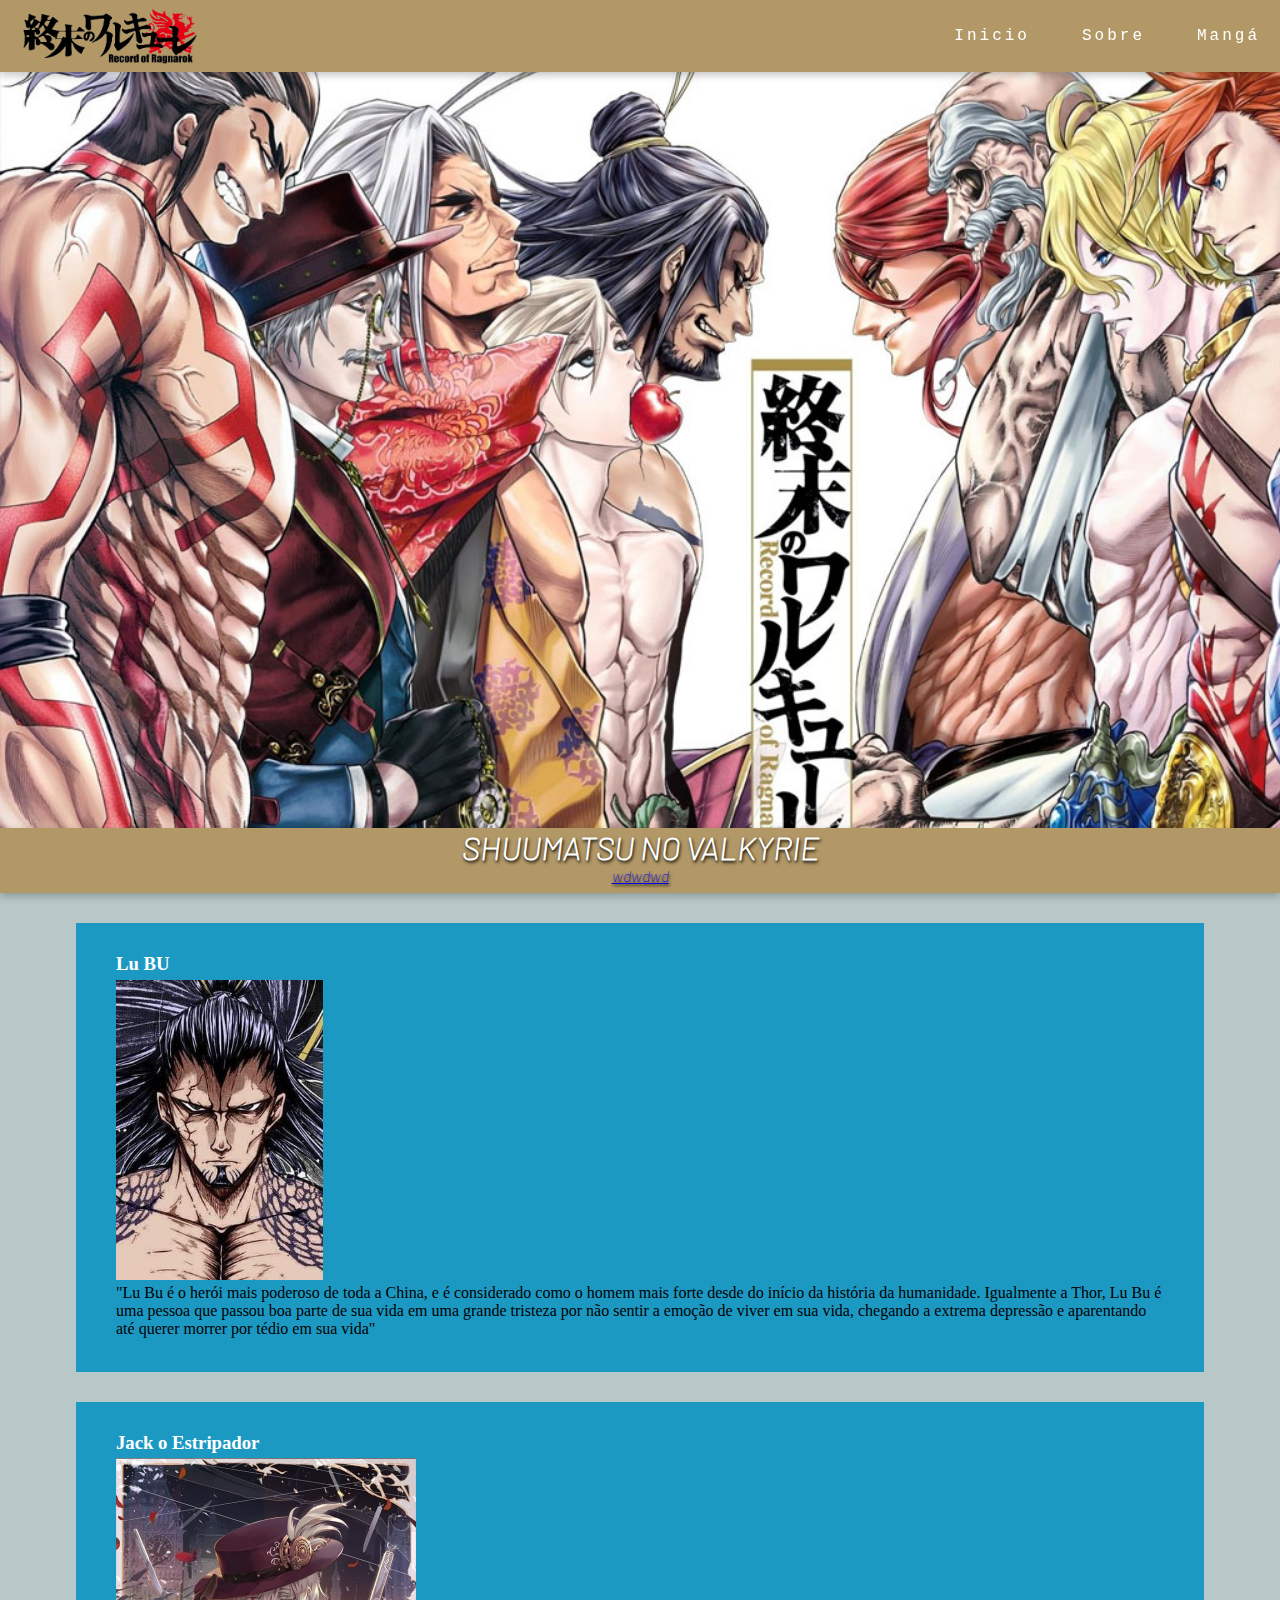
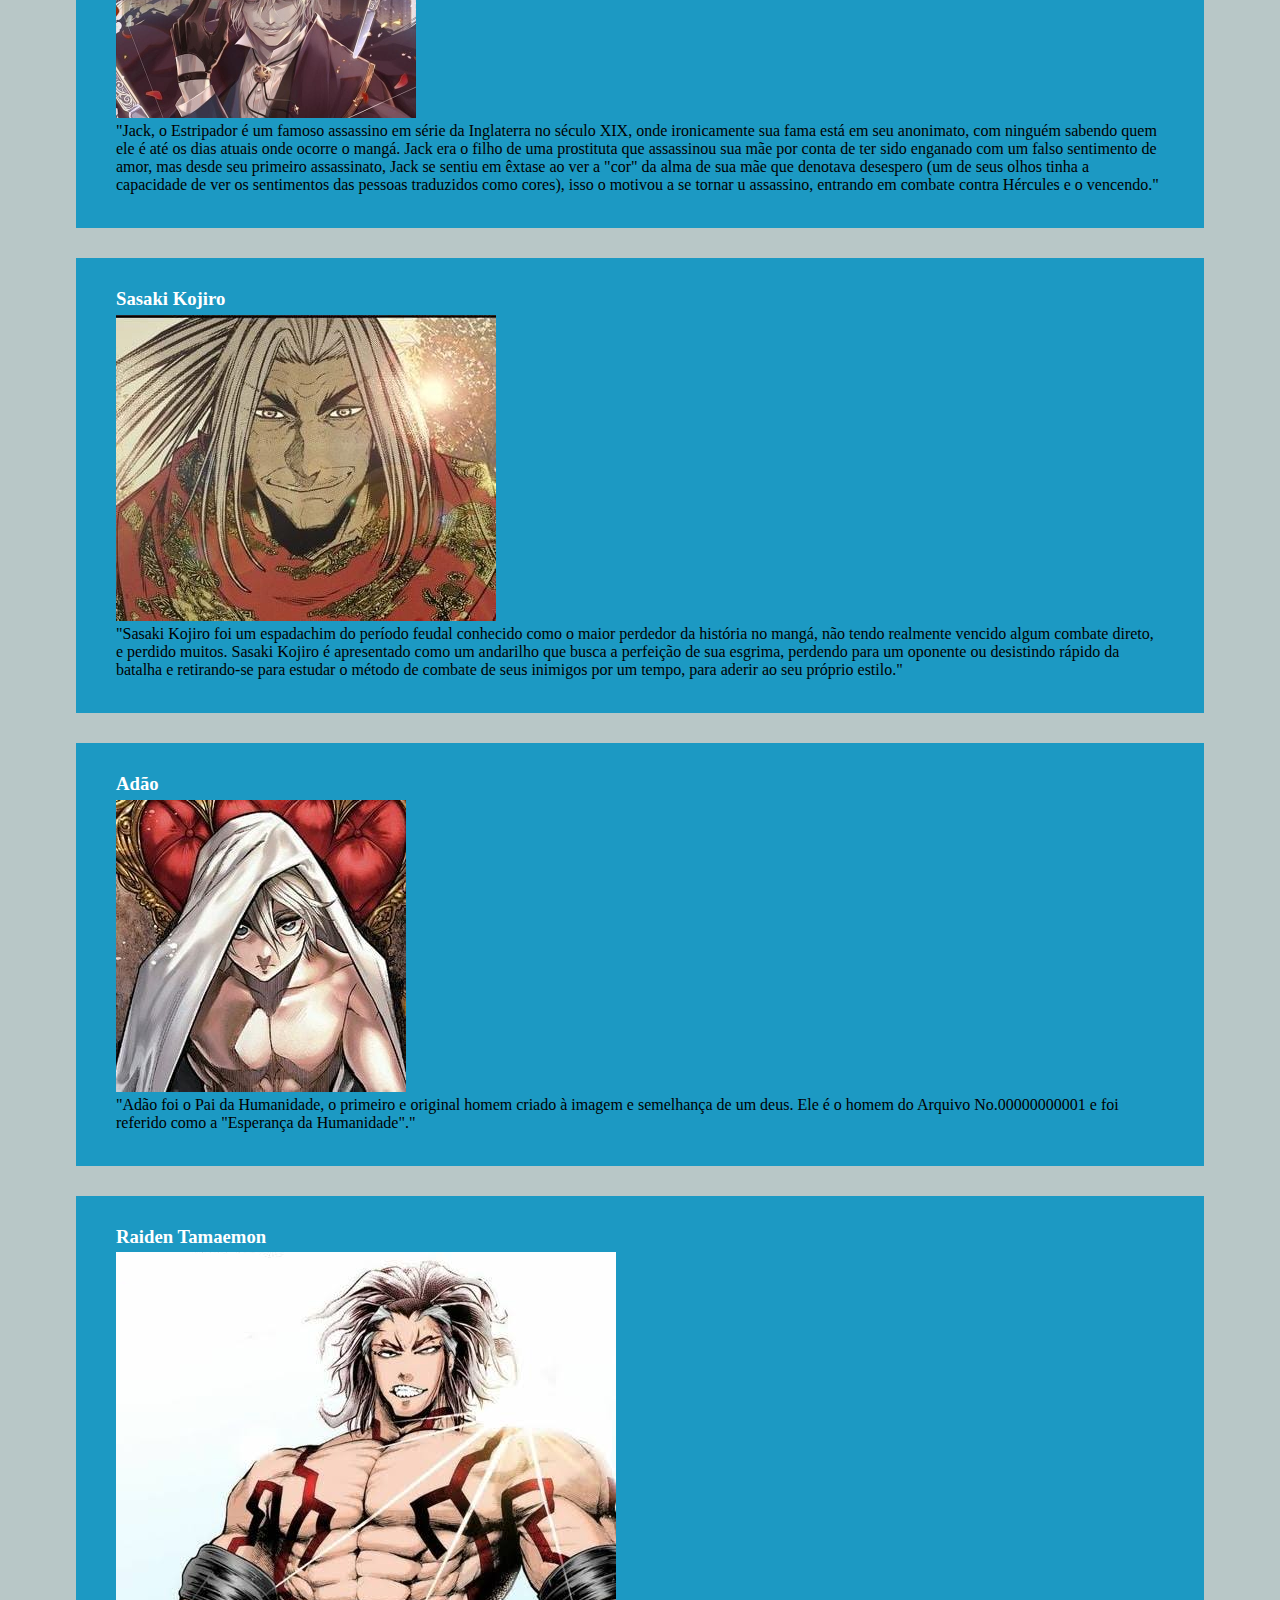
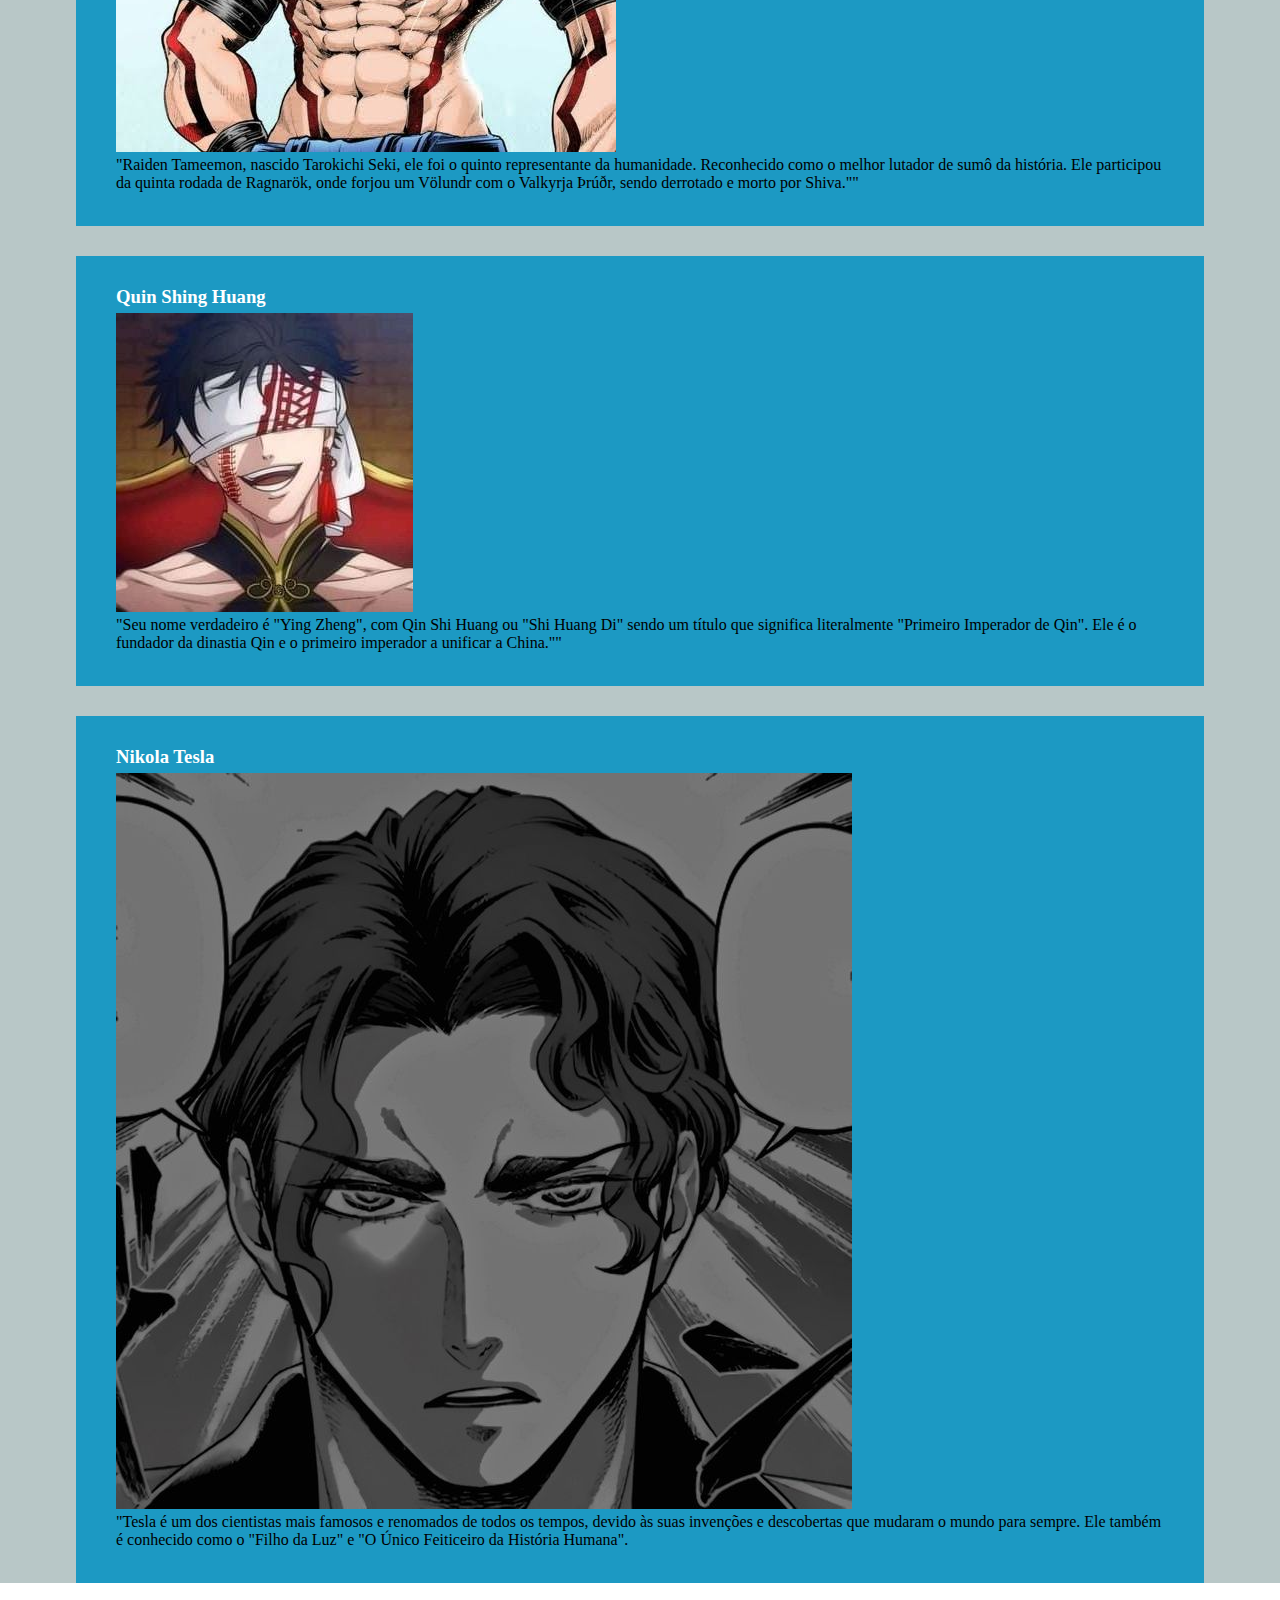
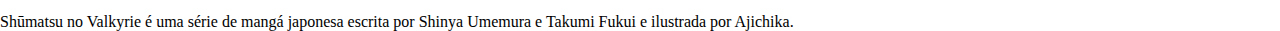
==== index.html @ c1aa94bb "first commit" ====
<!DOCTYPE html>
<html lang="pt-br">
<head>
    <meta charset="UTF-8">
    <meta http-equiv="X-UA-Compatible" content="IE=edge">
    <meta name="viewport" content="width=device-width, initial-scale=1.0">
    <link rel="shortcut icon" href="imagens/favicon-32x32.png" type="image/x-icon">
    <link rel="stylesheet" href="CSS/pag1.css">
    <link rel="stylesheet" href="CSS/mobile.css">
    <link rel="stylesheet" href="CSS/removedor.css">
    <title>Shuumatsu no Valkyrie</title>
</head>
<body>
    <header class="cabecalho">
        <nav >
            <img class="imagem-principal" src="imagens/logo.png" alt="">
            <div class="mobile-menu">
                <div class="line1"></div>
                <div class="line2"></div>
                <div class="line3"></div>
            </div>
                
            <ul class="nav-list">
                <li> <a href="/">Inicio</a> </li>
                <li> <a href="/">Sobre</a> </li>
                <li> <a href="/">Mangá</a> </li>
            </ul>
        </nav>
    </header>
    
<main>
       
        <div>
            <section class="banner-fundo"></section>
        </div>
        <div id="titulo">
            <h1>SHUUMATSU NO VALKYRIE</h1>
            <a href="/">wdwdwd</a>
        </div>
        <div class="seletor"></div>
        <section class="principal">
            <div class="container">
                <div class="personagem">
                    <article class="container-cartao">
                        <div class="imagem">
                            <h3>Lu BU</h3>
                            <div class="imagem-personagem"><img src="imagens/lu-bu-logo.jpg" alt=""></div>
                            <div class="nome">
                                <div class="paragrafo-cartao">
                                    "Lu Bu é o herói mais poderoso de toda a China, e é considerado como o homem mais forte desde do início da história da humanidade. Igualmente a Thor, Lu Bu é uma pessoa que passou boa parte de sua vida em uma grande tristeza por não sentir a emoção de viver em sua vida, chegando a extrema depressão e aparentando até querer morrer por tédio em sua vida"
                                </div>
                            </div>
                        </div>
                    </article>
                </div>
                <div class="personagem">
                    <article class="container-cartao">
                        <div class="imagem">
                            <h3>Jack o Estripador</h3>
                            <div class="imagem-personagem"><img src="imagens/jack-logo.jpg" alt=""></div>
                            <div class="nome">
                                <div class="paragrafo-cartao">
                                    "Jack, o Estripador é um famoso assassino em série da Inglaterra no século XIX, onde ironicamente sua fama está em seu anonimato, com ninguém sabendo quem ele é até os dias atuais onde ocorre o mangá. Jack era o filho de uma prostituta que assassinou sua mãe por conta de ter sido enganado com um falso sentimento de amor, mas desde seu primeiro assassinato, Jack se sentiu em êxtase ao ver a "cor" da alma de sua mãe que denotava desespero (um de seus olhos tinha a capacidade de ver os sentimentos das pessoas traduzidos como cores), isso o motivou a se tornar u assassino, entrando em combate contra Hércules e o vencendo."
                                </div>
                            </div>
                        </div>
                    </article>
                </div>
                <div class="personagem">
                    <article class="container-cartao">
                        <div class="imagem">
                            <h3>Sasaki Kojiro</h3>
                            <img src="imagens/sasaki-logo.jpg" alt="">
                            <div class="nome">
                                <div class="paragrafo-cartao">
                                    "Sasaki Kojiro foi um espadachim do período feudal conhecido como o maior perdedor da história no mangá, não tendo realmente vencido algum combate direto, e perdido muitos. Sasaki Kojiro é apresentado como um andarilho que busca a perfeição de sua esgrima, perdendo para um oponente ou desistindo rápido da batalha e retirando-se para estudar o método de combate de seus inimigos por um tempo, para aderir ao seu próprio estilo."
                                </div>
                            </div>
                        </div>
                    </article>
                </div>
                <div class="personagem">
                    <article class="container-cartao">
                        <div class="imagem">
                            <h3>Adão</h3>
                            <img src="imagens/adão-logo.jpg" alt="">
                            <div class="nome">
                                <div class="paragrafo-cartao">
                                    "Adão foi o Pai da Humanidade, o primeiro e original homem criado à imagem e semelhança de um deus. Ele é o homem do Arquivo No.00000000001 e foi referido como a "Esperança da Humanidade"."
                                </div>
                            </div>
                        </div>
                    </article>
                </div>
                <div class="personagem">
                    <article class="container-cartao">
                        <div class="imagem">
                            <h3>Raiden Tamaemon</h3>
                            <img src="imagens/rainden-logo.png" alt="">
                            <div class="nome">
                                <div>
                                    "Raiden Tameemon, nascido Tarokichi Seki, ele foi o quinto representante da humanidade. Reconhecido como o melhor lutador de sumô da história. Ele participou da quinta rodada de Ragnarök, onde forjou um Völundr com o Valkyrja Þrúðr, sendo derrotado e morto por Shiva.""
                                </div>
                            </div>
                        </div>
                    </article>
                </div>
                <div class="personagem">
                    <article class="container-cartao">
                        <div class="imagem">
                            <h3>Quin Shing Huang</h3>
                            <img src="imagens/quin-logo.jpg" alt="">
                            <div class="nome">
                                <div>
                                    "Seu nome verdadeiro é "Ying Zheng", com Qin Shi Huang ou "Shi Huang Di" sendo um título que significa literalmente "Primeiro Imperador de Qin". Ele é o fundador da dinastia Qin e o primeiro imperador a unificar a China.""
                                </div>
                            </div>
                        </div>
                    </article>
                </div>
                <div class="personagem">
                    <article class="container-cartao">
                        <div class="imagem">
                            <h3>Nikola Tesla</h3>
                            <img src="imagens/tesla-logo.jpg" alt="">
                            <div class="nome">
                                <div>
                                    "Tesla é um dos cientistas mais famosos e renomados de todos os tempos, devido às suas invenções e descobertas que mudaram
                                    o   mundo para sempre. Ele também é conhecido como o "Filho da Luz" e "O Único Feiticeiro da História Humana".
                                </div>
                            </div>
                        </div>
                    </article>
                </div>
            </div>
        </section>
    </main>
    <footer>
        <p>Shūmatsu no Valkyrie é uma série de mangá japonesa escrita por Shinya Umemura e Takumi Fukui e ilustrada por Ajichika. </p>
    </footer>

    <script src="mobile.navbar.js"></script>
</body>
</html>
---- CSS/pag1.css ----
@font-face {
    font-family: FonteFina;
    src: url(../Fonte/Barlow-ThinItalic.ttf);
}

header{
    position: fixed;
    height: 100%;
    width: 100%;
}

main{
    background-color: rgb(184, 199, 199);
}

.banner-fundo{
    background-image: url(../imagens/imagem-fundo.jpg);
    background-repeat: no-repeat;
    background-size: cover;
    height: 92vh;
    background-attachment: fixed;
}

#titulo{
    margin: 0;
    padding: 0;
    padding-bottom: 8px;
    background-color:  #b29867;
    color: #fff;
    text-align: center;
    font-family: FonteFina ; 
    text-shadow: 0.1em 0.1em 0.2em black;
    box-shadow: rgba(0, 0, 0, 0.24) 0px 3px 8px;
}

.nav-list a{
    color: #fff;
    text-decoration: none;
    transition: 0.3s;
}

a:hover{
    opacity: 0.7;
}

.logo{
    text-transform: uppercase;
    letter-spacing: 4px;
}

.imagem-principal{
    max-width: 180px;
    max-height: 180px;
    margin: 20px;
}

nav{
    display: flex;
    justify-content: space-between;
    align-items: center;
    background-color: #b29867;
    height: 8vh;
    box-shadow: rgba(0, 0, 0, 0.24) 0px 3px 8px;
}

.nav-list{
    list-style: none;
    display: flex;
}

.nav-list li{
    letter-spacing: 3px;
    margin-left: 32px;
    margin-right: 20px;
    font-family: 'Courier New', Courier, monospace
}

nav a::after{
    content: "";
    width: 0%;
    height: 4px;
    background-color: black;
    position: absolute;
    bottom: 0;
    left: 0;
}

ul a:hover ::after{
    width: 100%;
}

.container{
   display: block;
   background-color: rgb(184, 199, 199);
   padding-left: 60px;
   padding-right: 60px;
}

.container-cartao{
    background-color: #1c99c3;
    min-height: 40px;
    padding: 30px 40px;
    width: auto;
    margin:  30px 16px 30px;
    
}

.imagem{
    border: 0;
    padding-bottom: .25em;
}

.imagem h3{
    
    padding-bottom: .25em;
    color: #fff;
}

.imagem-personagem img{
    margin: 0 3vw 3vw 0;
    margin: 0;
    margin-right: 2em;
    max-height: 300px;
    max-width: 300px;
    object-fit: fill;
}
---- CSS/mobile.css ----
.mobile-menu{
    cursor: pointer;
    display: none;
}

.mobile-menu div{
    width: 32px;
    height: 2px;
    background: #fff;
    margin: 8px;
    transition: 0.3s;
}

@media (max-width: 999px ) {
    body{
        overflow-x: hidden;
    }
    .nav-list{
        position: absolute;
        top: 8vh;
        right: 0;
        width: 30vw;
        height: 92vh;
        background: #b29867 ;
        flex-direction: column;
        align-items: center;
        justify-content: space-around;
        transform: translateX(100%);
        
        transition: transform 0.3s ease-in;
    }

    .nav-list li{
        margin-left: 0;
        opacity: 0;

    }

    .mobile-menu{
        display: block;
    }

    .nav-list.active{
        transform: translateX(0);
    }

    @keyframes navLinkFade {
        from{
            opacity: 0;
            transform: translateX(50px);
        }
        to{
            opacity: 1;
            transform: translateX(0);
        }
    }

    
}

.mobile-menu.active .line1{
    transform: rotate(-45deg) translate(-8px, 8px);
}

.mobile-menu.active .line2{
    opacity: 0;
}

.mobile-menu.active .line3{
    transform: rotate(45deg) translate(-5px, -7px);
}
---- CSS/removedor.css ----
*{
    padding: 0;
    margin: 0;
    border: 0;
}
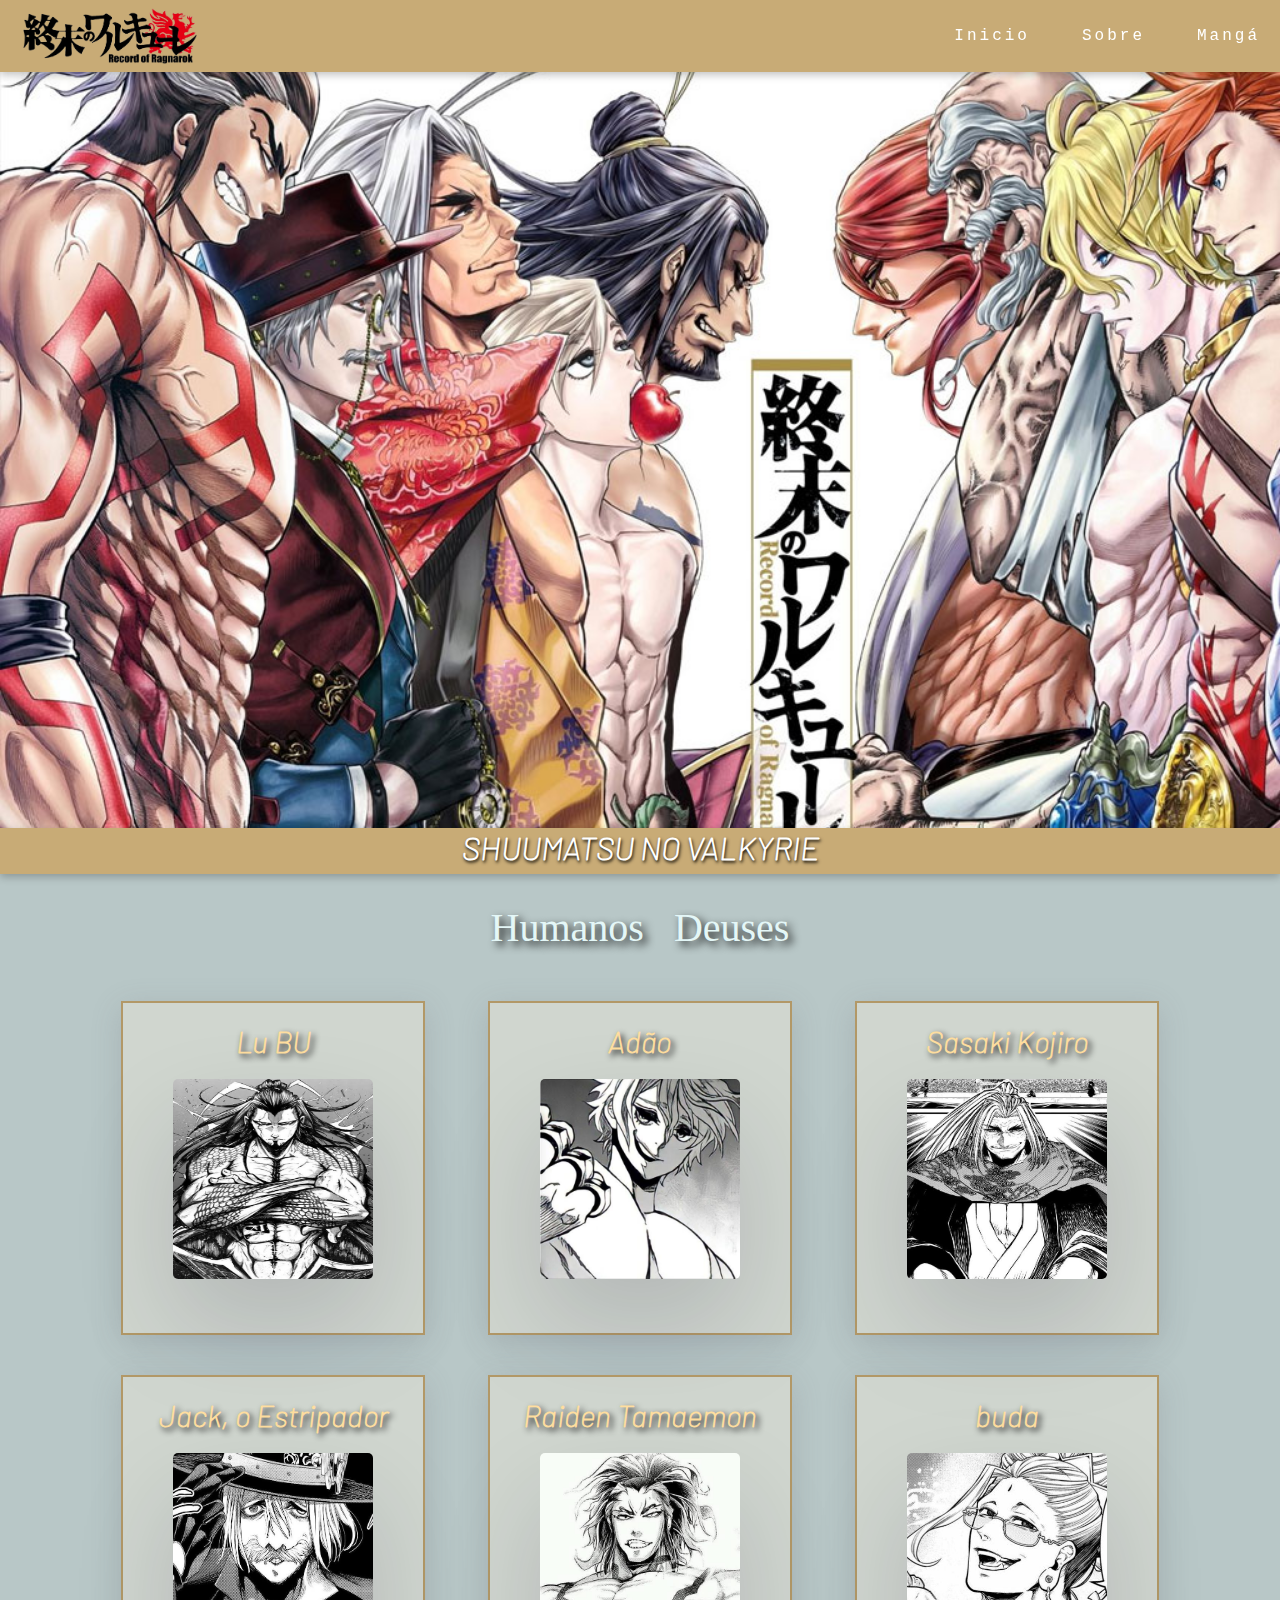
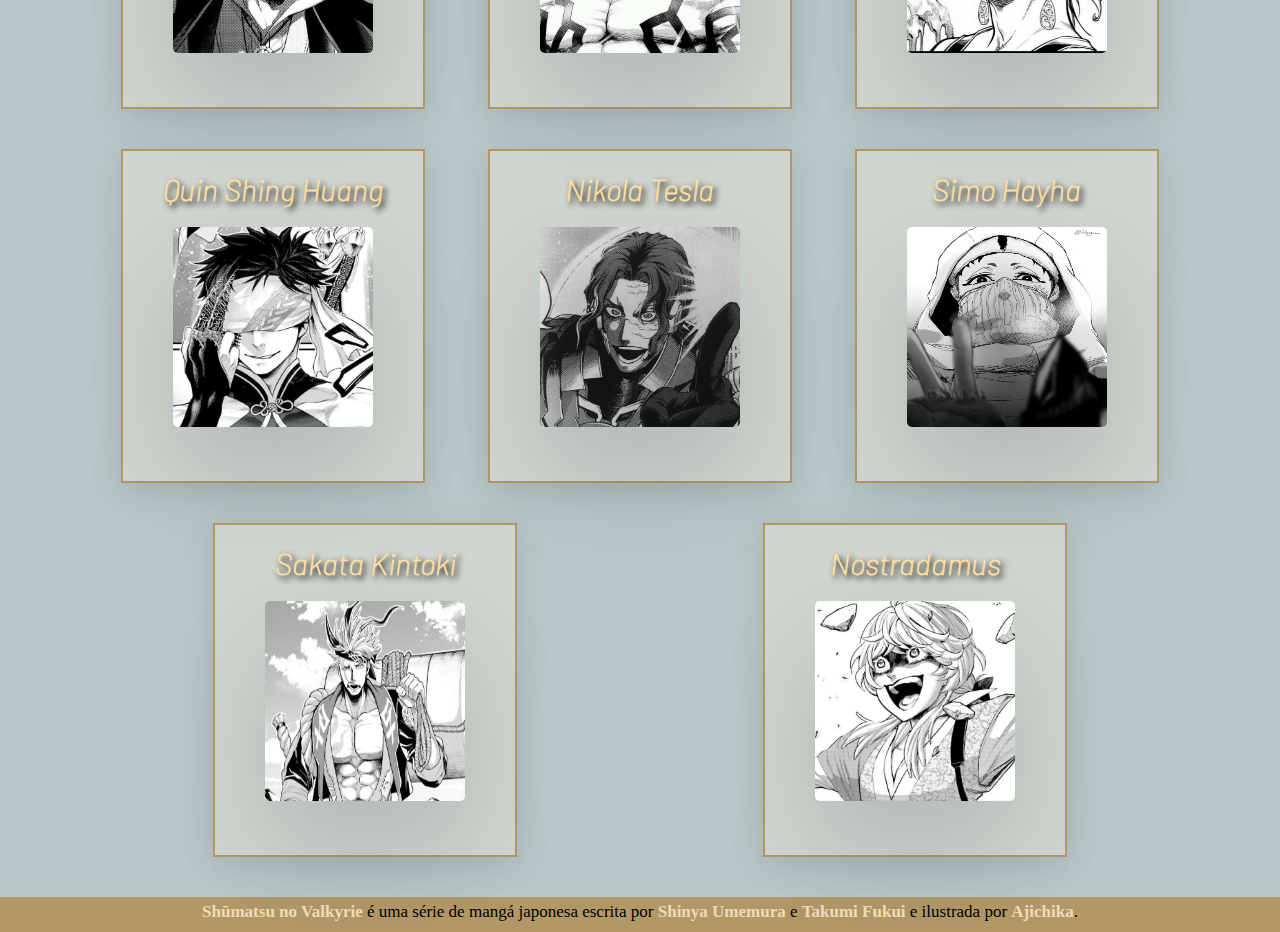
==== commit 57cc96b8: "adição de novos arquivos" ====
--- a/index.html
+++ b/index.html
@@ -12,7 +12,7 @@
 </head>
 <body>
     <header class="cabecalho">
-        <nav >
+        <nav class="nave" >
             <img class="imagem-principal" src="imagens/logo.png" alt="">
             <div class="mobile-menu">
                 <div class="line1"></div>
@@ -29,116 +29,162 @@
     </header>
     
 <main>
-       
         <div>
             <section class="banner-fundo"></section>
         </div>
         <div id="titulo">
             <h1>SHUUMATSU NO VALKYRIE</h1>
-            <a href="/">wdwdwd</a>
         </div>
+        <nav class="trocar-layout">
+            <a href="#" class="button1" >Humanos</a>
+            <a href="seletor-deuses.html" class="button2" >Deuses</a>
+    
+        </nav>
         <div class="seletor"></div>
         <section class="principal">
-            <div class="container">
-                <div class="personagem">
-                    <article class="container-cartao">
-                        <div class="imagem">
-                            <h3>Lu BU</h3>
-                            <div class="imagem-personagem"><img src="imagens/lu-bu-logo.jpg" alt=""></div>
-                            <div class="nome">
-                                <div class="paragrafo-cartao">
-                                    "Lu Bu é o herói mais poderoso de toda a China, e é considerado como o homem mais forte desde do início da história da humanidade. Igualmente a Thor, Lu Bu é uma pessoa que passou boa parte de sua vida em uma grande tristeza por não sentir a emoção de viver em sua vida, chegando a extrema depressão e aparentando até querer morrer por tédio em sua vida"
+            <div class="container">   
+                <a href="/">
+                    <div class="personagem">
+                        <article class="container-cartao">
+                            <div class="imagem">
+                                <h3>Lu BU</h3>
+                                <div class="imagem-personagem">
+                                    <img src="imagens/lu-bu-logo.jpg" alt=""  class="imagem-logo">
                                 </div>
                             </div>
-                        </div>
-                    </article>
-                </div>
-                <div class="personagem">
-                    <article class="container-cartao">
-                        <div class="imagem">
-                            <h3>Jack o Estripador</h3>
-                            <div class="imagem-personagem"><img src="imagens/jack-logo.jpg" alt=""></div>
-                            <div class="nome">
-                                <div class="paragrafo-cartao">
-                                    "Jack, o Estripador é um famoso assassino em série da Inglaterra no século XIX, onde ironicamente sua fama está em seu anonimato, com ninguém sabendo quem ele é até os dias atuais onde ocorre o mangá. Jack era o filho de uma prostituta que assassinou sua mãe por conta de ter sido enganado com um falso sentimento de amor, mas desde seu primeiro assassinato, Jack se sentiu em êxtase ao ver a "cor" da alma de sua mãe que denotava desespero (um de seus olhos tinha a capacidade de ver os sentimentos das pessoas traduzidos como cores), isso o motivou a se tornar u assassino, entrando em combate contra Hércules e o vencendo."
+                        </article>
+                    </div>
+                </a>
+                <a href="">
+                    <div class="personagem">
+                        <article class="container-cartao">
+                            <div class="imagem">
+                                <h3>Adão</h3>
+                                <div class="imagem-personagem" >
+                                    <img src="imagens/adão-logo.jpg" alt=""  class="imagem-logo">
                                 </div>
                             </div>
-                        </div>
-                    </article>
-                </div>
-                <div class="personagem">
-                    <article class="container-cartao">
-                        <div class="imagem">
-                            <h3>Sasaki Kojiro</h3>
-                            <img src="imagens/sasaki-logo.jpg" alt="">
-                            <div class="nome">
-                                <div class="paragrafo-cartao">
-                                    "Sasaki Kojiro foi um espadachim do período feudal conhecido como o maior perdedor da história no mangá, não tendo realmente vencido algum combate direto, e perdido muitos. Sasaki Kojiro é apresentado como um andarilho que busca a perfeição de sua esgrima, perdendo para um oponente ou desistindo rápido da batalha e retirando-se para estudar o método de combate de seus inimigos por um tempo, para aderir ao seu próprio estilo."
+                        </article>
+                    </div>
+                </a>
+                <a href="">
+                    <div class="personagem">
+                        <article class="container-cartao">
+                            <div class="imagem">
+                                <h3>Sasaki Kojiro</h3>
+                                <div class="imagem-personagem" >
+                                    <img src="imagens/sasaki-logo.jpg" alt=""  class="imagem-logo">
                                 </div>
                             </div>
-                        </div>
-                    </article>
-                </div>
-                <div class="personagem">
-                    <article class="container-cartao">
-                        <div class="imagem">
-                            <h3>Adão</h3>
-                            <img src="imagens/adão-logo.jpg" alt="">
-                            <div class="nome">
-                                <div class="paragrafo-cartao">
-                                    "Adão foi o Pai da Humanidade, o primeiro e original homem criado à imagem e semelhança de um deus. Ele é o homem do Arquivo No.00000000001 e foi referido como a "Esperança da Humanidade"."
+                        </article>
+                    </div>
+                </a>
+                <a href="">
+                    <div class="personagem">
+                        <article class="container-cartao">
+                            <div class="imagem">
+                                <h3>Jack, o Estripador</h3>
+                                <div class="imagem-personagem">
+                                    <img src="imagens/jack-logo.jpg" alt=""  class="imagem-logo">
+                                </div>
+                                <div class="nome">
                                 </div>
                             </div>
-                        </div>
-                    </article>
-                </div>
-                <div class="personagem">
-                    <article class="container-cartao">
-                        <div class="imagem">
-                            <h3>Raiden Tamaemon</h3>
-                            <img src="imagens/rainden-logo.png" alt="">
-                            <div class="nome">
-                                <div>
-                                    "Raiden Tameemon, nascido Tarokichi Seki, ele foi o quinto representante da humanidade. Reconhecido como o melhor lutador de sumô da história. Ele participou da quinta rodada de Ragnarök, onde forjou um Völundr com o Valkyrja Þrúðr, sendo derrotado e morto por Shiva.""
+                        </article>
+                    </div>
+                </a>
+                <a href="">
+                    <div class="personagem">
+                        <article class="container-cartao">
+                            <div class="imagem">
+                                <h3>Raiden Tamaemon</h3>
+                                <div  class="imagem-personagem">
+                                    <img src="imagens/raiden-logo.jpg" alt=""  class="imagem-logo">
                                 </div>
                             </div>
-                        </div>
-                    </article>
-                </div>
-                <div class="personagem">
-                    <article class="container-cartao">
-                        <div class="imagem">
-                            <h3>Quin Shing Huang</h3>
-                            <img src="imagens/quin-logo.jpg" alt="">
-                            <div class="nome">
-                                <div>
-                                    "Seu nome verdadeiro é "Ying Zheng", com Qin Shi Huang ou "Shi Huang Di" sendo um título que significa literalmente "Primeiro Imperador de Qin". Ele é o fundador da dinastia Qin e o primeiro imperador a unificar a China.""
+                        </article>
+                    </div>
+                </a>
+                <a href="">
+                    <div class="personagem">
+                        <article class="container-cartao">
+                            <div class="imagem">
+                                <h3 class="name-large">buda</h3>
+                                <div  class="imagem-personagem">
+                                    <img src="imagens/buda-logo.jpg" alt=""  class="imagem-logo">
                                 </div>
                             </div>
-                        </div>
-                    </article>
-                </div>
-                <div class="personagem">
-                    <article class="container-cartao">
-                        <div class="imagem">
-                            <h3>Nikola Tesla</h3>
-                            <img src="imagens/tesla-logo.jpg" alt="">
-                            <div class="nome">
-                                <div>
-                                    "Tesla é um dos cientistas mais famosos e renomados de todos os tempos, devido às suas invenções e descobertas que mudaram
-                                    o   mundo para sempre. Ele também é conhecido como o "Filho da Luz" e "O Único Feiticeiro da História Humana".
+                        </article>
+                    </div>
+                </a>
+                <a href="">
+                    <div class="personagem">
+                        <article class="container-cartao">
+                            <div class="imagem">
+                                <h3>Quin Shing Huang</h3>
+                                <div class="imagem-personagem" >
+                                    <img src="imagens/quin-logo.jpg" alt=""  class="imagem-logo">
                                 </div>
                             </div>
-                        </div>
-                    </article>
-                </div>
+                        </article>
+                    </div>
+                </a>
+                <a href="">
+                    <div class="personagem">
+                        <article class="container-cartao">
+                            <div class="imagem">
+                                <h3>Nikola Tesla</h3>
+                                <div  class="imagem-personagem">
+                                    <img src="imagens/tesla-logo.jpg" alt=""  class="imagem-logo">
+                                </div>
+                            </div>
+                        </article>
+                    </div>
+                </a>
+                <a href="">
+                    <div class="personagem">
+                        <article class="container-cartao">
+                            <div class="imagem">
+                                <h3>Simo Hayha</h3>
+                                <div  class="imagem-personagem">
+                                    <img src="imagens/simo-hayha-logo.jpg" alt=""  class="imagem-logo">
+                                </div>
+                            </div>
+                        </article>
+                    </div>
+                </a>
+                <a href="">
+                    <div class="personagem">
+                        <article class="container-cartao">
+                            <div class="imagem">
+                                <h3>Sakata Kintoki</h3>
+                                <div  class="imagem-personagem">
+                                    <img src="imagens/sakata-kintoki-logo.jpg" alt=""  class="imagem-logo">
+                                </div>
+                            </div>
+                        </article>
+                    </div>
+                </a>
+                <a href="">
+                    <div class="personagem">
+                        <article class="container-cartao">
+                            <div class="imagem">
+                                <h3 class="name-large">Nostradamus</h3>
+                                <div  class="imagem-personagem">
+                                    <img src="imagens/michel-logo.jpg" alt=""  class="imagem-logo">
+                                </div>
+                            </div>
+                        </article>
+                    </div>
+                </a>
             </div>
         </section>
     </main>
     <footer>
-        <p>Shūmatsu no Valkyrie é uma série de mangá japonesa escrita por Shinya Umemura e Takumi Fukui e ilustrada por Ajichika. </p>
+        <p><strong>Shūmatsu no Valkyrie</strong> é uma série de mangá japonesa escrita por <strong>Shinya Umemura</strong> e <strong>Takumi Fukui</strong> e ilustrada por <strong>Ajichika</strong>. </p>
     </footer>
 
-    <script src="mobile.navbar.js"></script>
+    <script src="JS/mobile.navbar.js"></script>
+    <script src="JS/index.js"></script>
 </body>
 </html>--- a/CSS/pag1.css
+++ b/CSS/pag1.css
@@ -5,31 +5,16 @@
 
 header{
     position: fixed;
-    height: 100%;
     width: 100%;
+    z-index: 2;
 }
 
-main{
-    background-color: rgb(184, 199, 199);
-}
-
-.banner-fundo{
-    background-image: url(../imagens/imagem-fundo.jpg);
-    background-repeat: no-repeat;
-    background-size: cover;
-    height: 92vh;
-    background-attachment: fixed;
-}
-
-#titulo{
-    margin: 0;
-    padding: 0;
-    padding-bottom: 8px;
-    background-color:  #b29867;
-    color: #fff;
-    text-align: center;
-    font-family: FonteFina ; 
-    text-shadow: 0.1em 0.1em 0.2em black;
+.nave{
+    display: flex;
+    justify-content: space-between;
+    align-items: center;
+    background-color: #c8ab76;
+    height: 8vh;
     box-shadow: rgba(0, 0, 0, 0.24) 0px 3px 8px;
 }
 
@@ -39,28 +24,8 @@
     transition: 0.3s;
 }
 
-a:hover{
+.nav-list a:hover{
     opacity: 0.7;
-}
-
-.logo{
-    text-transform: uppercase;
-    letter-spacing: 4px;
-}
-
-.imagem-principal{
-    max-width: 180px;
-    max-height: 180px;
-    margin: 20px;
-}
-
-nav{
-    display: flex;
-    justify-content: space-between;
-    align-items: center;
-    background-color: #b29867;
-    height: 8vh;
-    box-shadow: rgba(0, 0, 0, 0.24) 0px 3px 8px;
 }
 
 .nav-list{
@@ -89,43 +54,145 @@
     width: 100%;
 }
 
+.trocar-layout{
+    display: flex;
+    justify-content: center;
+    align-items: center;
+    text-align: center;
+    margin: 20px;
+}
+
+.trocar-layout a{
+    padding: 10px 15px 10px 15px;
+    color:#E4F7F7;
+    text-shadow:0.1em 0.1em 0.2em black;;
+    font-size: 40px;
+    transition: 0.3s;
+    text-decoration: none;
+   
+}
+
+.trocar-layout a:hover{
+    color: rgb(246, 218, 195);
+    transition: 0.3s;
+    opacity: 0.7;
+} 
+
+main{
+    background-color: #b8c7c7;
+}
+
+.banner-fundo{
+    background-image: url(../imagens/imagem-fundo.jpg);
+    background-repeat: no-repeat;
+    background-size: cover;
+    height: 92vh;
+    background-attachment: fixed;
+}
+
+#titulo{
+    margin: 0;
+    padding: 0;
+    padding-bottom: 8px;
+    background-color:  #c8ab76;
+    color: #fff;
+    text-align: center;
+    font-family: FonteFina ; 
+    text-shadow: 0.1em 0.1em 0.2em black;
+    box-shadow: rgba(0, 0, 0, 0.24) 0px 3px 8px;
+}
+
+.logo{
+    text-transform: uppercase;
+    letter-spacing: 4px;
+}
+
+.imagem-principal{
+    max-width: 180px;
+    margin: 20px;
+}
+
 .container{
-   display: block;
-   background-color: rgb(184, 199, 199);
-   padding-left: 60px;
-   padding-right: 60px;
+    display: flex;
+    flex-direction: row;
+    align-items: center;
+    flex-wrap: wrap;
+    justify-content: space-around;
+    background-color: rgb(184, 199, 199);
+    padding-left: 90px;
+    padding-right: 90px;
+    padding-top: 20px;
+    
 }
 
 .container-cartao{
-    background-color: #1c99c3;
-    min-height: 40px;
-    padding: 30px 40px;
-    width: auto;
-    margin:  30px 16px 30px;
-    
+    background-color: #fff4e057;
+    border: solid 2px  #b29867 ;
+    margin-bottom: 40px;
+    padding-bottom: 30px;
+    height: 300px;
+    width: 300px;
+    box-shadow: rgba(100, 100, 111, 0.2) 0px 7px 29px 0px;
+}
+
+ a{
+    text-decoration: none;
+    opacity: 1;
+}
+
+.personagem{
+    padding-left: 20px;
+    padding-right: 20px;
+    transition: all 0.6s cubic-bezier(0.165, 0.84, 0.44, 1);
+}
+
+.personagem:hover{
+    transform: scale(1.15, 1.15);
 }
 
 .imagem{
-    border: 0;
-    padding-bottom: .25em;
+    padding: 20px 30px 40px 30px;
 }
 
+.imagem-logo{
+    width: 200px;
+    height: 200px;
+    margin-bottom: 20px;
+    border-radius: 5px;
+    margin-left: 20px;
+    box-shadow: rgba(17, 12, 46, 0.15) 0px 48px 100px 0px;
+} 
+
 .imagem h3{
-    
-    padding-bottom: .25em;
-    color: #fff;
+    text-align: center;
+    color: #ffde9f;
+    padding-bottom: 20px;
+    font-size: 30px;
+    font-family:FonteFina;
+    text-shadow: 0.1em 0.1em 0.2em black;
 }
 
-.imagem-personagem img{
-    margin: 0 3vw 3vw 0;
-    margin: 0;
-    margin-right: 2em;
-    max-height: 300px;
-    max-width: 300px;
-    object-fit: fill;
+footer{
+    background-color: #b29867;
+    text-align: center;
+    padding-top: 5px;
+    padding-bottom: 10px;
+    font-size: 17px;
 }
 
+footer strong{
+    color: #efdbb5;
+}
 
+::-webkit-scrollbar{
+    width: 10px;
+    color: transparent;
+}
 
+::-webkit-scrollbar-thumb{
+    background-color:#a99d8a;
+}
 
-
+::-webkit-scrollbar-thumb:hover{
+    background-color: #efdab8;
+}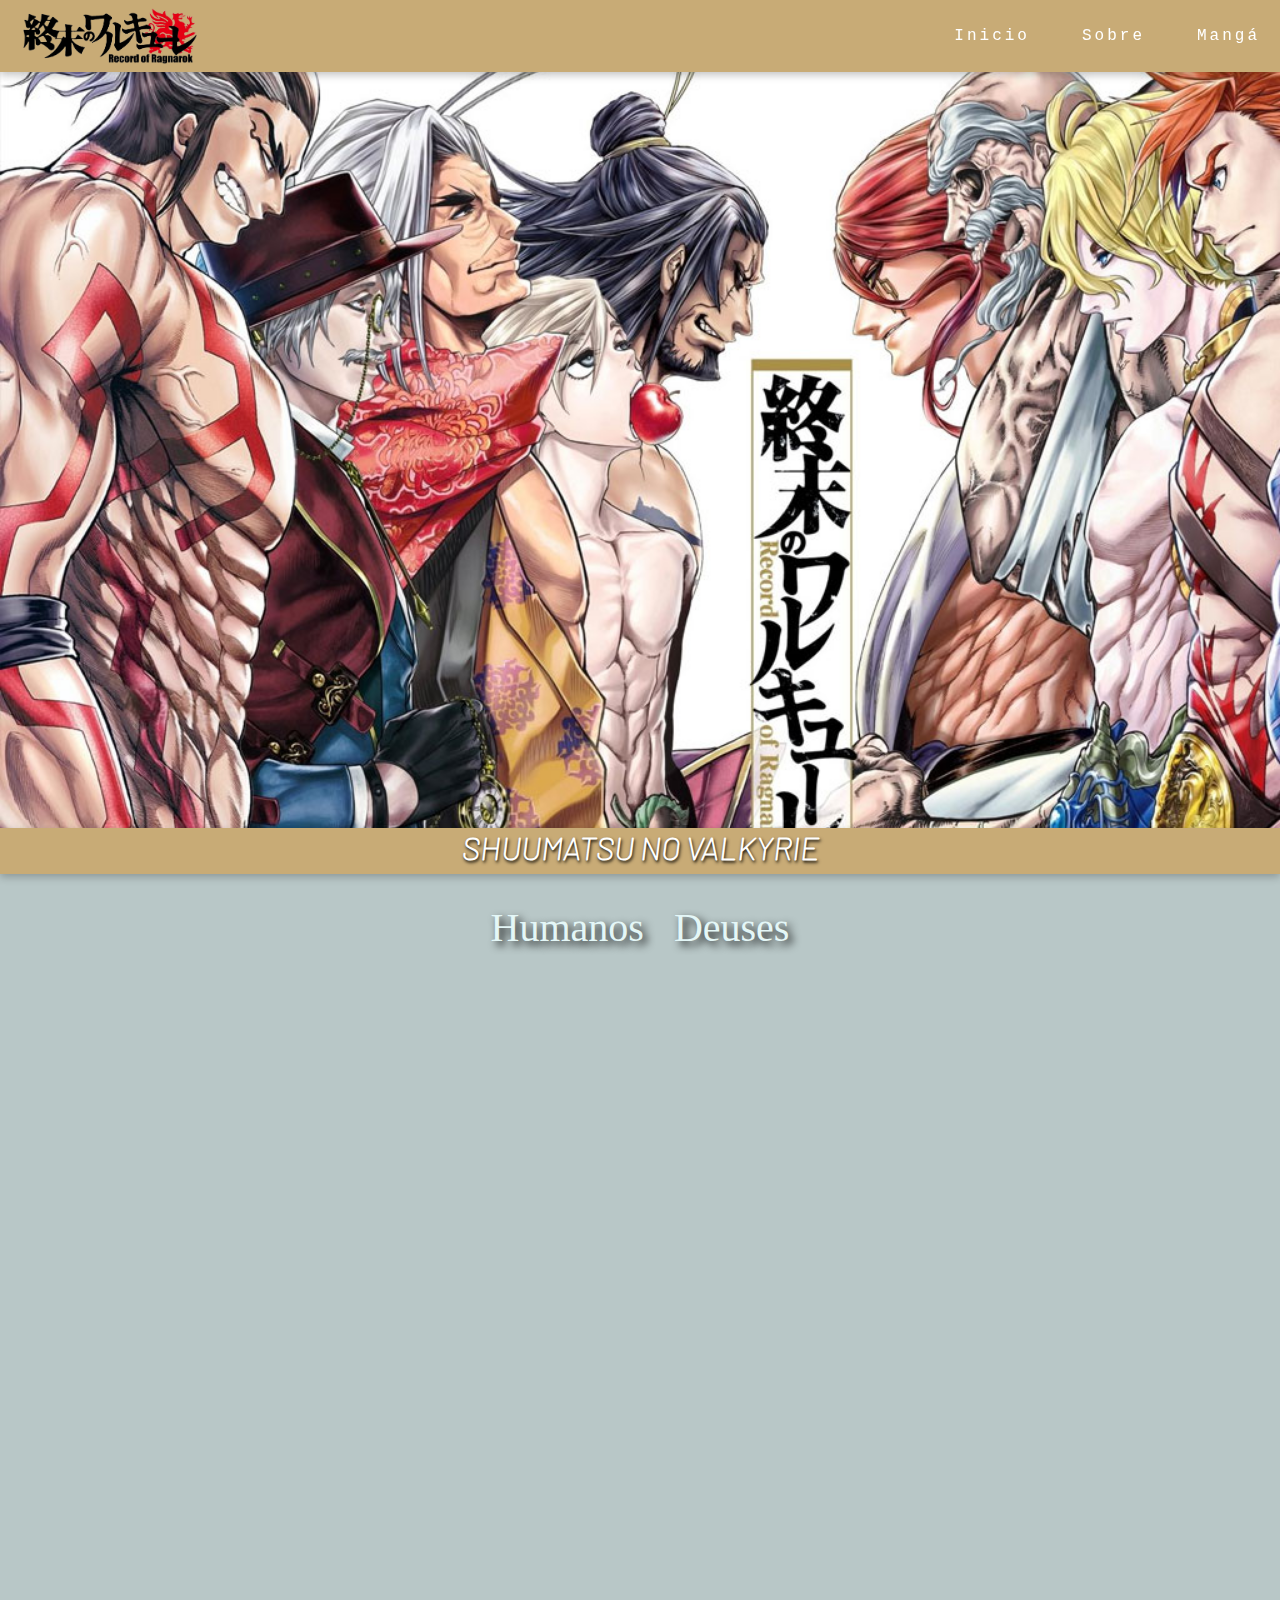
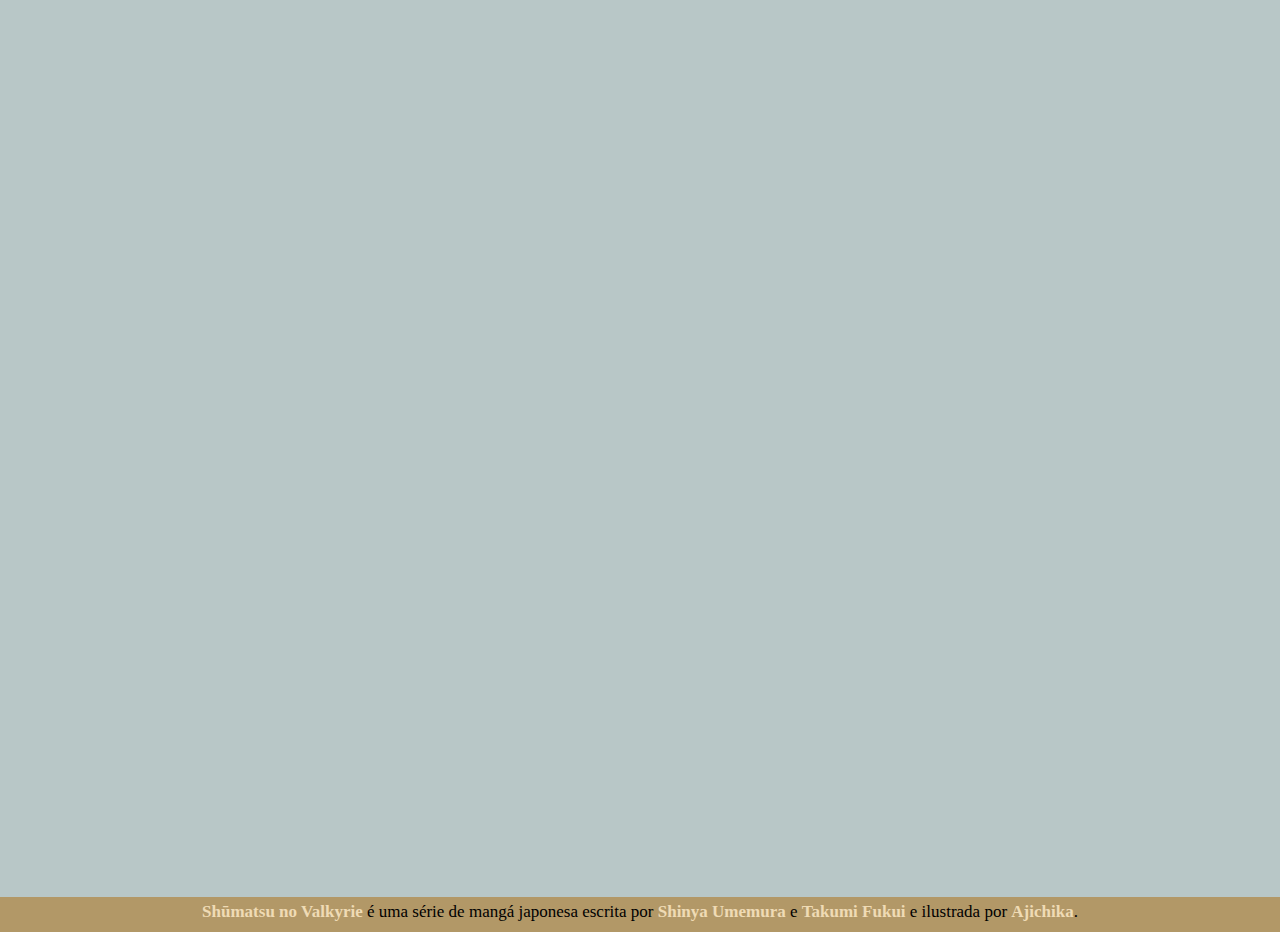
==== commit 661f9f60: "adição de conteúdo" ====
--- a/index.html
+++ b/index.html
@@ -8,6 +8,7 @@
     <link rel="stylesheet" href="CSS/pag1.css">
     <link rel="stylesheet" href="CSS/mobile.css">
     <link rel="stylesheet" href="CSS/removedor.css">
+    <link rel="stylesheet" href="https://unpkg.com/aos@next/dist/aos.css" />
     <title>Shuumatsu no Valkyrie</title>
 </head>
 <body>
@@ -43,7 +44,7 @@
         <div class="seletor"></div>
         <section class="principal">
             <div class="container">   
-                <a href="/">
+                <a href="Lu-Bu/lu-bu.html" data-aos="fade-left">
                     <div class="personagem">
                         <article class="container-cartao">
                             <div class="imagem">
@@ -55,7 +56,7 @@
                         </article>
                     </div>
                 </a>
-                <a href="">
+                <a href="#" data-aos="fade-left">
                     <div class="personagem">
                         <article class="container-cartao">
                             <div class="imagem">
@@ -67,7 +68,7 @@
                         </article>
                     </div>
                 </a>
-                <a href="">
+                <a href="#" data-aos="fade-left">
                     <div class="personagem">
                         <article class="container-cartao">
                             <div class="imagem">
@@ -79,7 +80,7 @@
                         </article>
                     </div>
                 </a>
-                <a href="">
+                <a href="#" data-aos="fade-left">
                     <div class="personagem">
                         <article class="container-cartao">
                             <div class="imagem">
@@ -93,7 +94,7 @@
                         </article>
                     </div>
                 </a>
-                <a href="">
+                <a href="#" data-aos="fade-left">
                     <div class="personagem">
                         <article class="container-cartao">
                             <div class="imagem">
@@ -105,7 +106,7 @@
                         </article>
                     </div>
                 </a>
-                <a href="">
+                <a href="#" data-aos="fade-left">
                     <div class="personagem">
                         <article class="container-cartao">
                             <div class="imagem">
@@ -117,7 +118,7 @@
                         </article>
                     </div>
                 </a>
-                <a href="">
+                <a href="#" data-aos="fade-left">
                     <div class="personagem">
                         <article class="container-cartao">
                             <div class="imagem">
@@ -129,7 +130,7 @@
                         </article>
                     </div>
                 </a>
-                <a href="">
+                <a href="#" data-aos="fade-left">
                     <div class="personagem">
                         <article class="container-cartao">
                             <div class="imagem">
@@ -141,7 +142,7 @@
                         </article>
                     </div>
                 </a>
-                <a href="">
+                <a href="#" data-aos="fade-left">
                     <div class="personagem">
                         <article class="container-cartao">
                             <div class="imagem">
@@ -153,7 +154,7 @@
                         </article>
                     </div>
                 </a>
-                <a href="">
+                <a href="#" data-aos="fade-left">
                     <div class="personagem">
                         <article class="container-cartao">
                             <div class="imagem">
@@ -165,7 +166,7 @@
                         </article>
                     </div>
                 </a>
-                <a href="">
+                <a href="#" data-aos="fade-left">
                     <div class="personagem">
                         <article class="container-cartao">
                             <div class="imagem">
@@ -185,6 +186,9 @@
     </footer>
 
     <script src="JS/mobile.navbar.js"></script>
-    <script src="JS/index.js"></script>
+    <script src="https://unpkg.com/aos@next/dist/aos.js"></script>
+    <script>
+      AOS.init();
+    </script>
 </body>
 </html>--- a/CSS/pag1.css
+++ b/CSS/pag1.css
@@ -69,7 +69,22 @@
     font-size: 40px;
     transition: 0.3s;
     text-decoration: none;
-   
+   position: relative;
+}
+
+.trocar-layout a::after{
+    content: " ";
+    width: 0%;
+    height: 4px;
+    background-color: rgb(255, 255, 255);
+    position: absolute;
+    bottom: 0;
+    left: 0;
+    transition: 0.5s ease-in-out;
+}
+
+.trocar-layout a:hover::after{
+    width: 100%;
 }
 
 .trocar-layout a:hover{
@@ -122,7 +137,7 @@
     padding-left: 90px;
     padding-right: 90px;
     padding-top: 20px;
-    
+    transition: opacity 1s ease-in-out;
 }
 
 .container-cartao{
@@ -190,9 +205,9 @@
 }
 
 ::-webkit-scrollbar-thumb{
-    background-color:#a99d8a;
+    background-color:#dec9a9;
 }
 
 ::-webkit-scrollbar-thumb:hover{
-    background-color: #efdab8;
+    background-color: #a99d8a;
 }--- a/CSS/mobile.css
+++ b/CSS/mobile.css
@@ -21,7 +21,7 @@
         right: 0;
         width: 30vw;
         height: 92vh;
-        background: #b29867 ;
+        background: #c8ab76 ;
         flex-direction: column;
         align-items: center;
         justify-content: space-around;
